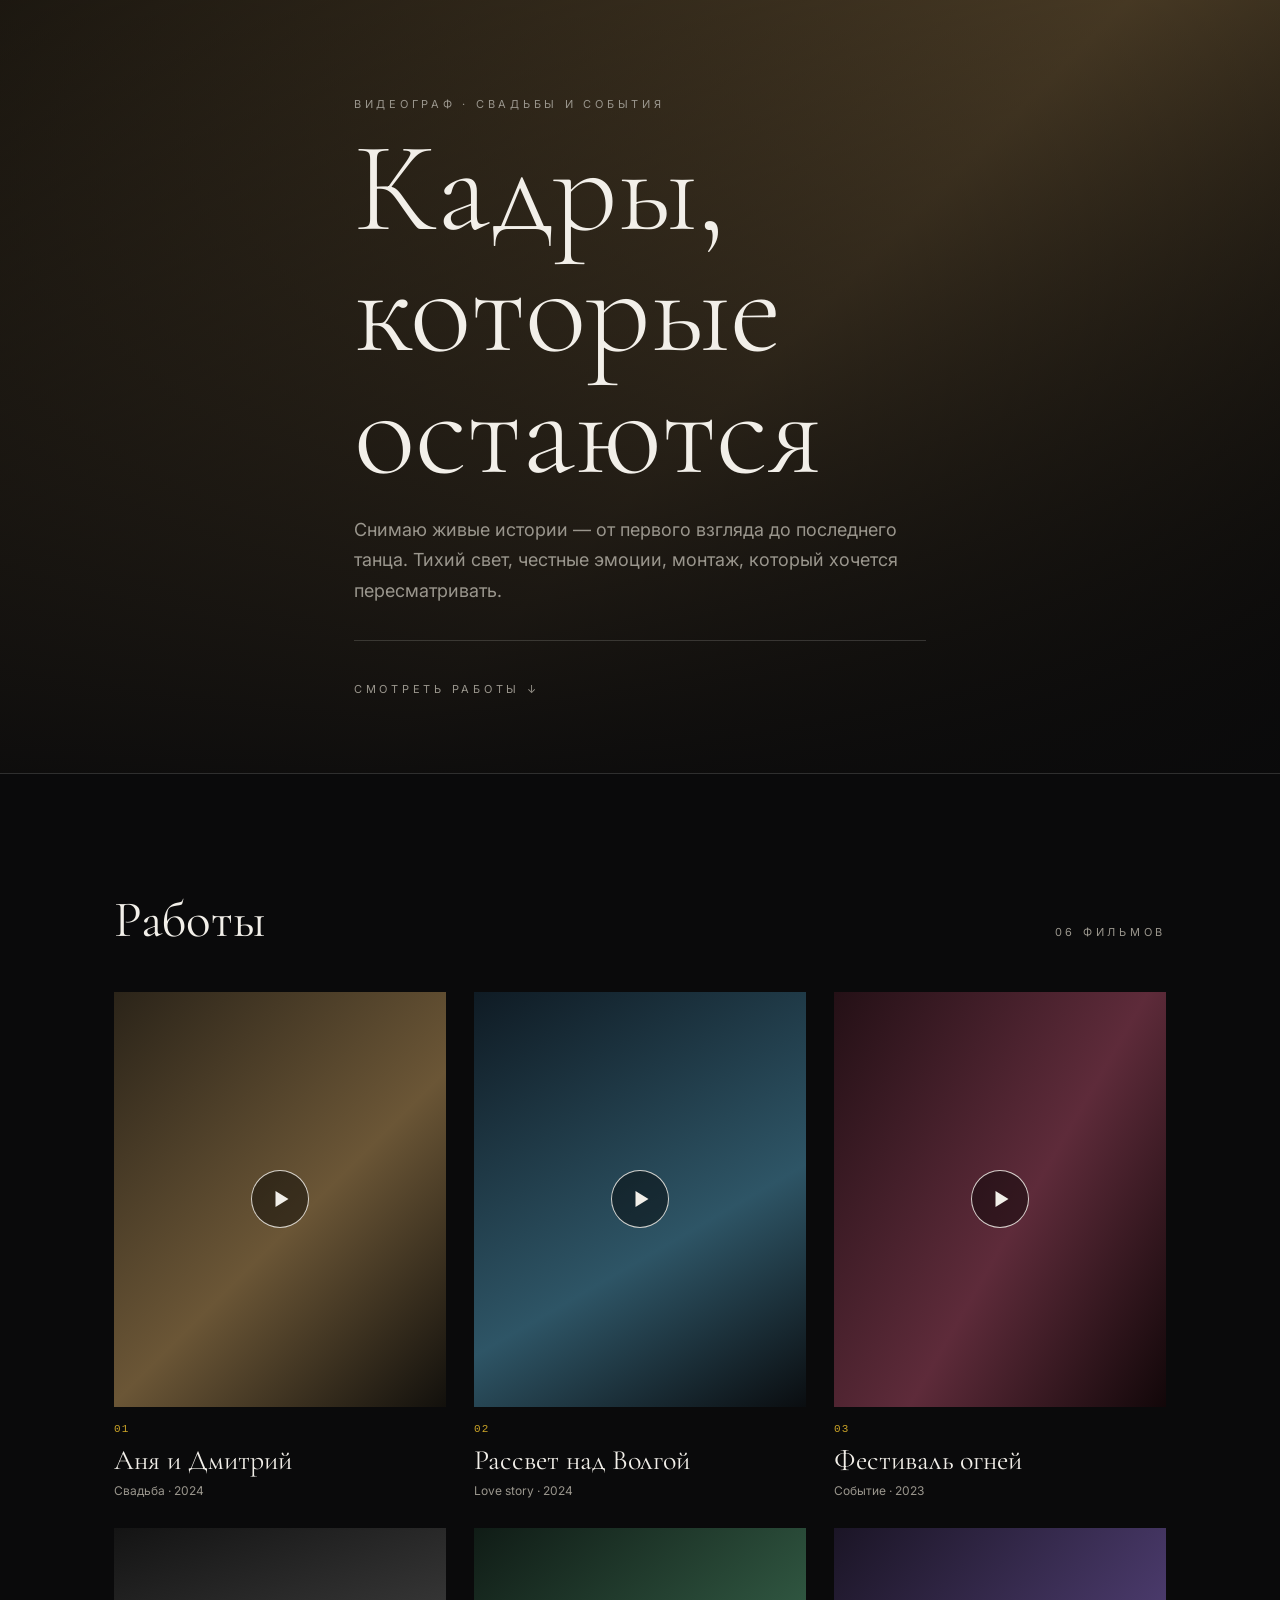
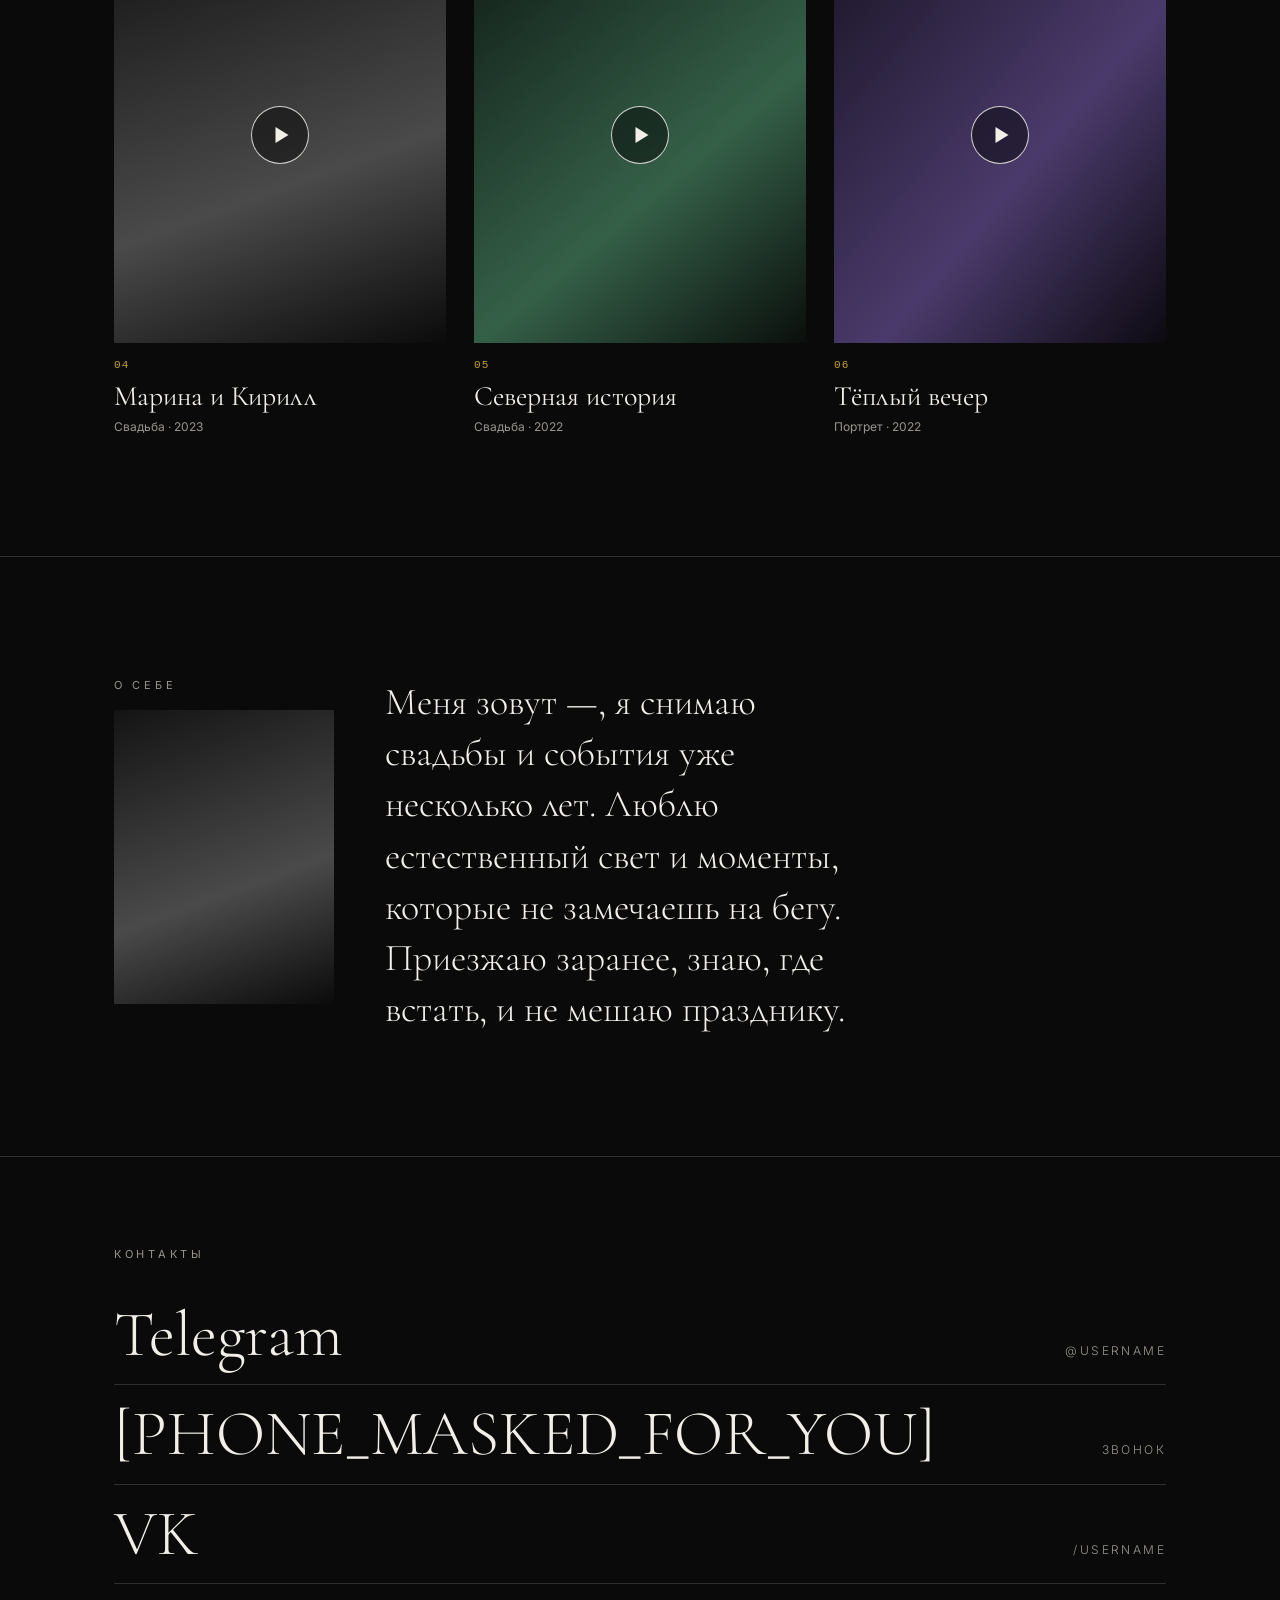
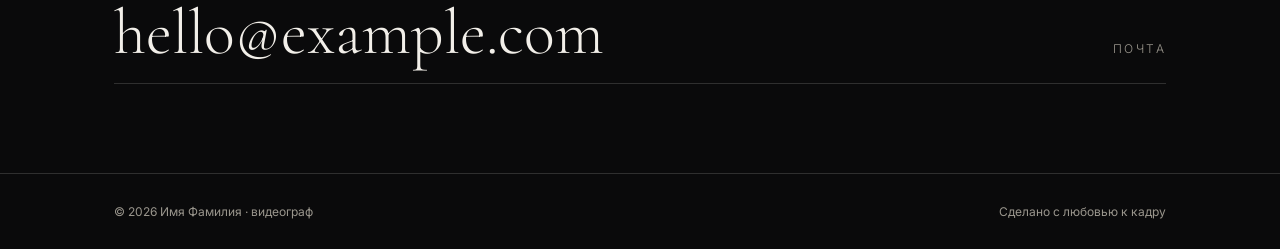
==== index.html @ 86d21429 "Add GitLab Pages deploy config (zero-build static site)" ====
<!doctype html>
<html lang="ru" prefix="og: https://ogp.me/ns#">
<head>
  <meta charset="utf-8">
  <meta name="viewport" content="width=device-width, initial-scale=1">

  <!--
    ЗАГЛУШКИ (заменить при получении контента, тикет «Заменить заглушки реальным контентом»):
      • имя/бренд: "Имя Фамилия" в title, og:*, hero-kicker, футере;
      • канонический URL и og:url — реальный домен вместо USERNAME.gitlab.io/onepage-lepeha;
      • img/og-cover.jpg (1200×630, JPEG/PNG, < 5 МБ);
      • контакты в секции «Контакты» (t.me, tel:, vk.com, mailto:);
      • hero-кадр: задать --hero-image в css/styles.css (сейчас градиент);
      • постеры работ: массив WORKS в js/main.js.
    Пути к css/js — относительные, чтобы сайт работал и на file://, и на project Pages (/onepage-lepeha/).
  -->
  <title>Имя Фамилия — видеограф | Свадьбы и события</title>
  <meta name="description" content="Съёмка свадеб и событий. Кинематографичные фильмы, живые эмоции, монтаж, который хочется пересматривать.">
  <link rel="canonical" href="https://USERNAME.gitlab.io/onepage-lepeha/">

  <!-- Open Graph: Telegram, VK -->
  <meta property="og:type" content="website">
  <meta property="og:site_name" content="Имя Фамилия — видеограф">
  <meta property="og:title" content="Имя Фамилия — видеограф | Свадьбы и события">
  <meta property="og:description" content="Съёмка свадеб и событий. Кинематографичные фильмы, живые эмоции.">
  <meta property="og:url" content="https://USERNAME.gitlab.io/onepage-lepeha/">
  <meta property="og:image" content="https://USERNAME.gitlab.io/onepage-lepeha/img/og-cover.jpg">
  <meta property="og:image:secure_url" content="https://USERNAME.gitlab.io/onepage-lepeha/img/og-cover.jpg">
  <meta property="og:image:type" content="image/jpeg">
  <meta property="og:image:width" content="1200">
  <meta property="og:image:height" content="630">
  <meta property="og:image:alt" content="Кадр из свадебного фильма">
  <meta property="og:locale" content="ru_RU">

  <!-- Twitter/X -->
  <meta name="twitter:card" content="summary_large_image">
  <meta name="twitter:title" content="Имя Фамилия — видеограф">
  <meta name="twitter:description" content="Съёмка свадеб и событий.">
  <meta name="twitter:image" content="https://USERNAME.gitlab.io/onepage-lepeha/img/og-cover.jpg">

  <link rel="preconnect" href="https://fonts.googleapis.com">
  <link rel="preconnect" href="https://fonts.gstatic.com" crossorigin>
  <link href="https://fonts.googleapis.com/css2?family=Cormorant+Garamond:wght@300;400;500&family=Inter:wght@300;400;500&display=swap" rel="stylesheet">
  <link rel="stylesheet" href="css/styles.css">
  <script>document.documentElement.classList.add("js");</script>
</head>
<body>

  <header class="hero" id="top">
    <div class="hero__media" aria-hidden="true"></div>
    <div class="hero__scrim" aria-hidden="true"></div>
    <div class="container hero__inner">
      <p class="kicker">Видеограф · свадьбы и события</p>
      <h1 class="hero__title">Кадры,<br>которые<br>остаются</h1>
      <p class="hero__lead">Снимаю живые истории — от первого взгляда до последнего танца. Тихий свет, честные эмоции, монтаж, который хочется пересматривать.</p>
      <div class="rule" role="presentation"></div>
      <a class="kicker hero__cue" href="#works">Смотреть работы ↓</a>
    </div>
  </header>

  <main>
    <section class="works reveal" id="works" aria-labelledby="works-title">
      <div class="container">
        <div class="section-head">
          <h2 class="section-title" id="works-title">Работы</h2>
          <span class="kicker" id="works-count"></span>
        </div>
        <!-- Лента рендерится из массива WORKS в js/main.js; клик по карточке открывает Vimeo в <dialog> -->
        <div class="works__grid" id="works-grid"></div>
      </div>
    </section>

    <section class="about reveal" id="about" aria-labelledby="about-title">
      <div class="container about__grid">
        <div class="about__side">
          <h2 class="kicker" id="about-title">О себе</h2>
          <div class="about__portrait ph-4" role="img" aria-label="Портрет автора — заглушка"></div>
        </div>
        <p class="about__text">Меня зовут —, я снимаю свадьбы и события уже несколько лет. Люблю естественный свет и моменты, которые не замечаешь на бегу. Приезжаю заранее, знаю, где встать, и не мешаю празднику.</p>
      </div>
    </section>

    <section class="contacts reveal" id="contacts" aria-labelledby="contacts-title">
      <div class="container">
        <h2 class="kicker" id="contacts-title">Контакты</h2>
        <ul class="contacts__list">
          <li><a href="https://t.me/username" rel="noopener">Telegram <span>@username</span></a></li>
          <li><a href="tel:+70000000000">[PHONE_MASKED_FOR_YOU] <span>Звонок</span></a></li>
          <li><a href="https://vk.com/username" rel="noopener">VK <span>/username</span></a></li>
          <li><a href="mailto:hello@example.com">hello@example.com <span>Почта</span></a></li>
        </ul>
      </div>
    </section>

    <footer class="footer">
      <div class="container footer__row">
        <span>© <span id="year">2024</span> Имя Фамилия · видеограф</span>
        <span>Сделано с любовью к кадру</span>
      </div>
    </footer>
  </main>

  <!-- Лайтбокс: iframe создаётся по клику, удаляется при закрытии (тикет «Лента работ с Vimeo-лайтбоксом») -->
  <dialog id="lightbox" class="lightbox" aria-label="Видео">
    <button class="lightbox__close" type="button" aria-label="Закрыть">×</button>
    <div class="lightbox__frame" id="lightbox-frame"></div>
  </dialog>

  <script src="js/main.js" defer></script>
</body>
</html>
---- css/styles.css ----
/* ==========================================================================
   Один лендинг видеографа — тёмное кинематографичное направление «Кино»
   zero-build: без препроцессоров и сборки.
   ========================================================================== */

:root {
  --bg: #0a0a0b;
  --fg: #f2efe9;
  --muted: #9a968d;
  --accent: #c9a227;
  --line: rgba(242, 239, 233, 0.16);

  --display: "Cormorant Garamond", Georgia, "Times New Roman", serif;
  --body: Inter, system-ui, -apple-system, "Segoe UI", Roboto, sans-serif;

  --container: 1180px;
  --pad: clamp(20px, 5vw, 64px);
  --section-y: clamp(56px, 10vw, 120px);

  /* Заменить на реальный hero-кадр (тикет «Заменить заглушки реальным контентом»):
     background-image: url("../img/hero.jpg"); */
  --hero-image: linear-gradient(135deg, #2b2419, #6b5636 55%, #12100c);
}

/* --- reset ---------------------------------------------------------------- */
*, *::before, *::after { box-sizing: border-box; }
html { scroll-behavior: smooth; }
body {
  margin: 0;
  background: var(--bg);
  color: var(--fg);
  font-family: var(--body);
  font-weight: 400;
  line-height: 1.6;
  -webkit-font-smoothing: antialiased;
  text-rendering: optimizeLegibility;
}
img { max-width: 100%; height: auto; display: block; }
a { color: inherit; }
h1, h2, h3, p { margin: 0; }
button { font: inherit; color: inherit; }
:focus-visible { outline: 2px solid var(--accent); outline-offset: 3px; }

/* --- общие ---------------------------------------------------------------- */
.container { max-width: var(--container); margin: 0 auto; padding-inline: var(--pad); }
.kicker {
  font-family: var(--body);
  font-size: 11px;
  font-weight: 400;
  letter-spacing: 0.34em;
  text-transform: uppercase;
  color: var(--muted);
}
.rule { height: 1px; background: var(--line); margin: 34px 0; border: 0; }
.section-head {
  display: flex;
  justify-content: space-between;
  align-items: baseline;
  gap: 16px;
  margin-bottom: clamp(28px, 4vw, 44px);
}
.section-title {
  font-family: var(--display);
  font-weight: 400;
  font-size: clamp(30px, 4vw, 52px);
  line-height: 1.05;
}

/* --- hero ----------------------------------------------------------------- */
.hero {
  position: relative;
  min-height: 86vh;
  display: flex;
  align-items: flex-end;
  border-bottom: 1px solid var(--line);
  overflow: hidden;
}
.hero__media {
  position: absolute;
  inset: 0;
  background-image: var(--hero-image);
  background-size: cover;
  background-position: center;
}
.hero__scrim {
  position: absolute;
  inset: 0;
  background: linear-gradient(180deg, rgba(0, 0, 0, 0.35), rgba(10, 10, 11, 0.95));
}
.hero__inner { position: relative; padding-block-end: clamp(40px, 8vh, 90px); }
.hero__title {
  font-family: var(--display);
  font-weight: 300;
  font-size: clamp(52px, 10vw, 140px);
  line-height: 0.95;
  margin-top: 14px;
}
.hero__lead {
  max-width: 52ch;
  color: var(--muted);
  font-size: clamp(14px, 1.5vw, 18px);
  line-height: 1.7;
  margin-top: 22px;
}
.hero__cue { display: inline-block; text-decoration: none; }
.hero__cue:hover { color: var(--fg); }

/* --- работы --------------------------------------------------------------- */
.works { padding-block: var(--section-y); }
.works__grid {
  display: grid;
  grid-template-columns: repeat(3, 1fr);
  gap: clamp(18px, 2.4vw, 28px);
}
.works__empty {
  grid-column: 1 / -1;
  color: var(--muted);
  font-size: 14px;
  padding: 40px 0;
}

.work-card { display: block; }
.work-card__btn {
  display: block;
  width: 100%;
  margin: 0;
  padding: 0;
  border: 0;
  background: none;
  color: inherit;
  font: inherit;
  text-align: left;
  cursor: pointer;
}
.work-card__btn:disabled { cursor: default; }
.work-card__thumb { position: relative; display: block; overflow: hidden; }
.work-card__media {
  display: block;
  width: 100%;
  aspect-ratio: 4 / 5;
  object-fit: cover;
  transition: filter 0.5s ease, transform 0.6s ease;
}
.work-card__btn:hover .work-card__media,
.work-card__btn:focus-visible .work-card__media { filter: brightness(1.15); transform: scale(1.015); }
.work-card__play {
  position: absolute;
  inset: 50% auto auto 50%;
  translate: -50% -50%;
  width: 58px;
  height: 58px;
  border-radius: 50%;
  border: 1px solid rgba(242, 239, 233, 0.85);
  background: rgba(0, 0, 0, 0.45);
  transition: background 0.3s ease, border-color 0.3s ease;
}
.work-card__play::before {
  content: "";
  position: absolute;
  inset: 50% auto auto 54%;
  translate: -50% -50%;
  border-style: solid;
  border-width: 8px 0 8px 13px;
  border-color: transparent transparent transparent var(--fg);
}
.work-card__btn:hover .work-card__play { background: rgba(201, 162, 39, 0.85); border-color: var(--accent); }
.work-card__idx {
  display: block;
  font-family: ui-monospace, "SF Mono", Menlo, monospace;
  font-size: 11px;
  letter-spacing: 0.1em;
  color: var(--accent);
  margin: 14px 0 6px;
}
.work-card__title {
  display: block;
  font-family: var(--display);
  font-weight: 400;
  font-size: clamp(20px, 2.2vw, 28px);
  line-height: 1.15;
}
.work-card__meta { display: block; color: var(--muted); font-size: 12px; margin-top: 4px; }

/* --- лайтбокс -------------------------------------------------------------- */
.lightbox {
  padding: 0;
  border: 0;
  background: transparent;
  max-width: none;
  max-height: none;
  overflow: visible;
}
.lightbox::backdrop { background: rgba(0, 0, 0, 0.92); }
.lightbox__close {
  position: fixed;
  top: 12px;
  right: 16px;
  z-index: 2;
  padding: 4px 10px;
  border: 0;
  background: none;
  color: var(--fg);
  font-size: 32px;
  line-height: 1;
  cursor: pointer;
}
.lightbox__close:hover { color: var(--accent); }
.lightbox__frame {
  width: min(92vw, 1200px);
  aspect-ratio: 16 / 9;
  max-height: 88vh;
  background: #000;
}
.lightbox[data-ratio="vertical"] .lightbox__frame {
  width: min(92vw, calc(88vh * 9 / 16));
  height: 88vh;
  aspect-ratio: auto;
}
.lightbox__frame iframe { display: block; width: 100%; height: 100%; border: 0; }

/* --- «О себе» -------------------------------------------------------------- */
.about { padding-block: var(--section-y); border-top: 1px solid var(--line); }
.about__grid {
  display: grid;
  grid-template-columns: 220px 1fr;
  gap: clamp(24px, 4vw, 56px);
  align-items: start;
}
.about__portrait { aspect-ratio: 3 / 4; margin-top: 16px; }
.about__text {
  font-family: var(--display);
  font-weight: 300;
  font-size: clamp(22px, 3vw, 38px);
  line-height: 1.35;
  max-width: 26ch;
}

/* --- контакты -------------------------------------------------------------- */
.contacts { padding-block: clamp(40px, 7vw, 90px); border-top: 1px solid var(--line); }
.contacts__list { list-style: none; margin: 22px 0 0; padding: 0; }
.contacts__list a {
  display: flex;
  justify-content: space-between;
  align-items: baseline;
  gap: 16px;
  padding: 14px 0;
  border-bottom: 1px solid var(--line);
  text-decoration: none;
  font-family: var(--display);
  font-weight: 300;
  font-size: clamp(30px, 5vw, 64px);
  line-height: 1.1;
  transition: color 0.25s ease;
}
.contacts__list a span {
  font-family: var(--body);
  font-size: 12px;
  letter-spacing: 0.2em;
  text-transform: uppercase;
  color: var(--muted);
}
.contacts__list a:hover { color: var(--accent); }

/* --- футер ----------------------------------------------------------------- */
.footer { border-top: 1px solid var(--line); padding-block: 28px; }
.footer__row {
  display: flex;
  justify-content: space-between;
  gap: 16px;
  flex-wrap: wrap;
  color: var(--muted);
  font-size: 12px;
}

/* --- плейсхолдеры-«кадры» (градиенты вместо фото) -------------------------- */
.ph-1 { background: linear-gradient(135deg, #2b2419, #6b5636 55%, #12100c); }
.ph-2 { background: linear-gradient(150deg, #0f1b24, #2e5566 60%, #0a0d10); }
.ph-3 { background: linear-gradient(120deg, #241016, #5e2b3a 55%, #120709); }
.ph-4 { background: linear-gradient(160deg, #141414, #4a4a4a 60%, #0b0b0b); }
.ph-5 { background: linear-gradient(140deg, #101c16, #356048 60%, #0a0f0c); }
.ph-6 { background: linear-gradient(130deg, #1b1526, #4a3a6b 58%, #0d0a12); }

/* --- лёгкое появление секций ------------------------------------------------ */
/* Прячем только когда JS доступен (.js на <html>), чтобы без JS контент был виден. */
.js .reveal { opacity: 0; transform: translateY(14px); transition: opacity 0.6s ease, transform 0.6s ease; }
.js .reveal.is-visible { opacity: 1; transform: none; }

@media (prefers-reduced-motion: reduce) {
  html { scroll-behavior: auto; }
  .reveal { opacity: 1; transform: none; transition: none; }
  .work-card__media { transition: none; }
}

/* --- адаптив: 3 / 2 / 1 колонки -------------------------------------------- */
@media (max-width: 1024px) {
  .works__grid { grid-template-columns: repeat(2, 1fr); }
}
@media (max-width: 860px) {
  .about__grid { grid-template-columns: 1fr; gap: 18px; }
  .about__portrait { max-width: 260px; }
}
@media (max-width: 640px) {
  .works__grid { grid-template-columns: 1fr; }
  .contacts__list a { font-size: clamp(24px, 8vw, 34px); }
}
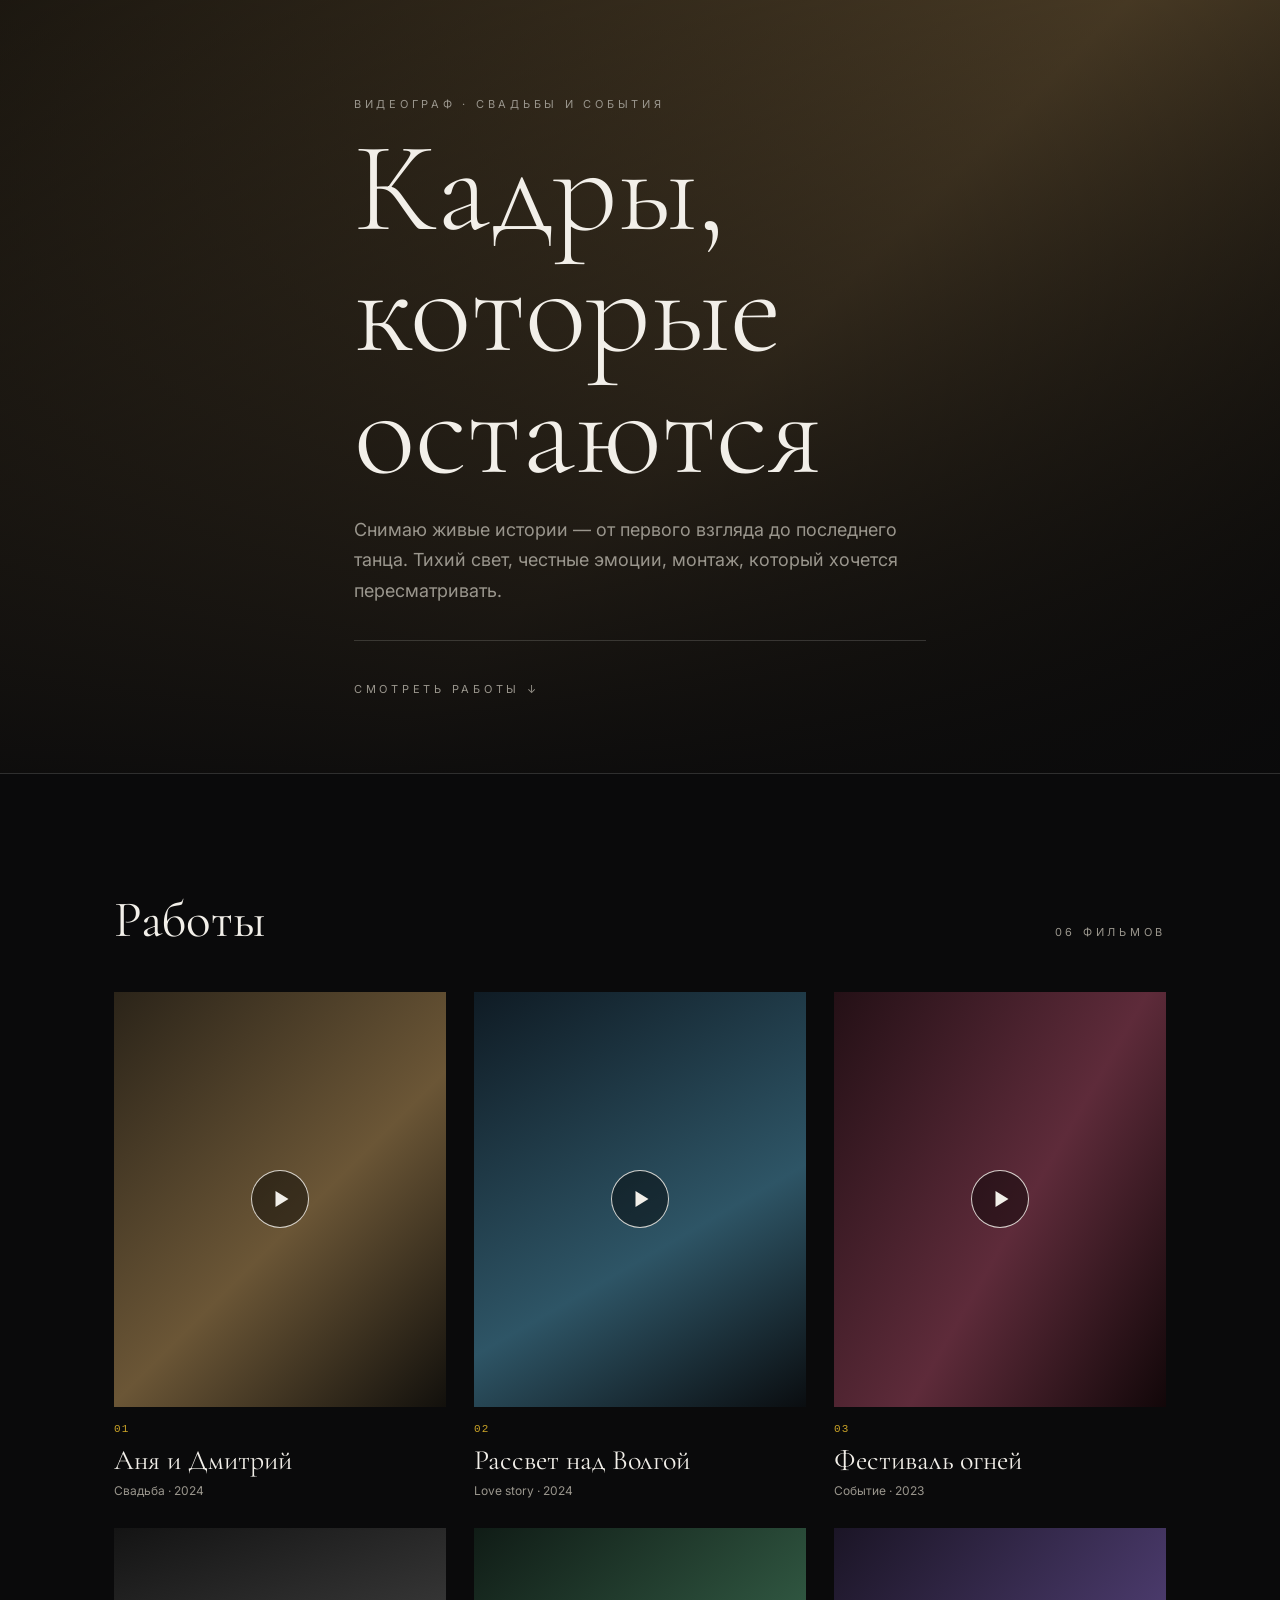
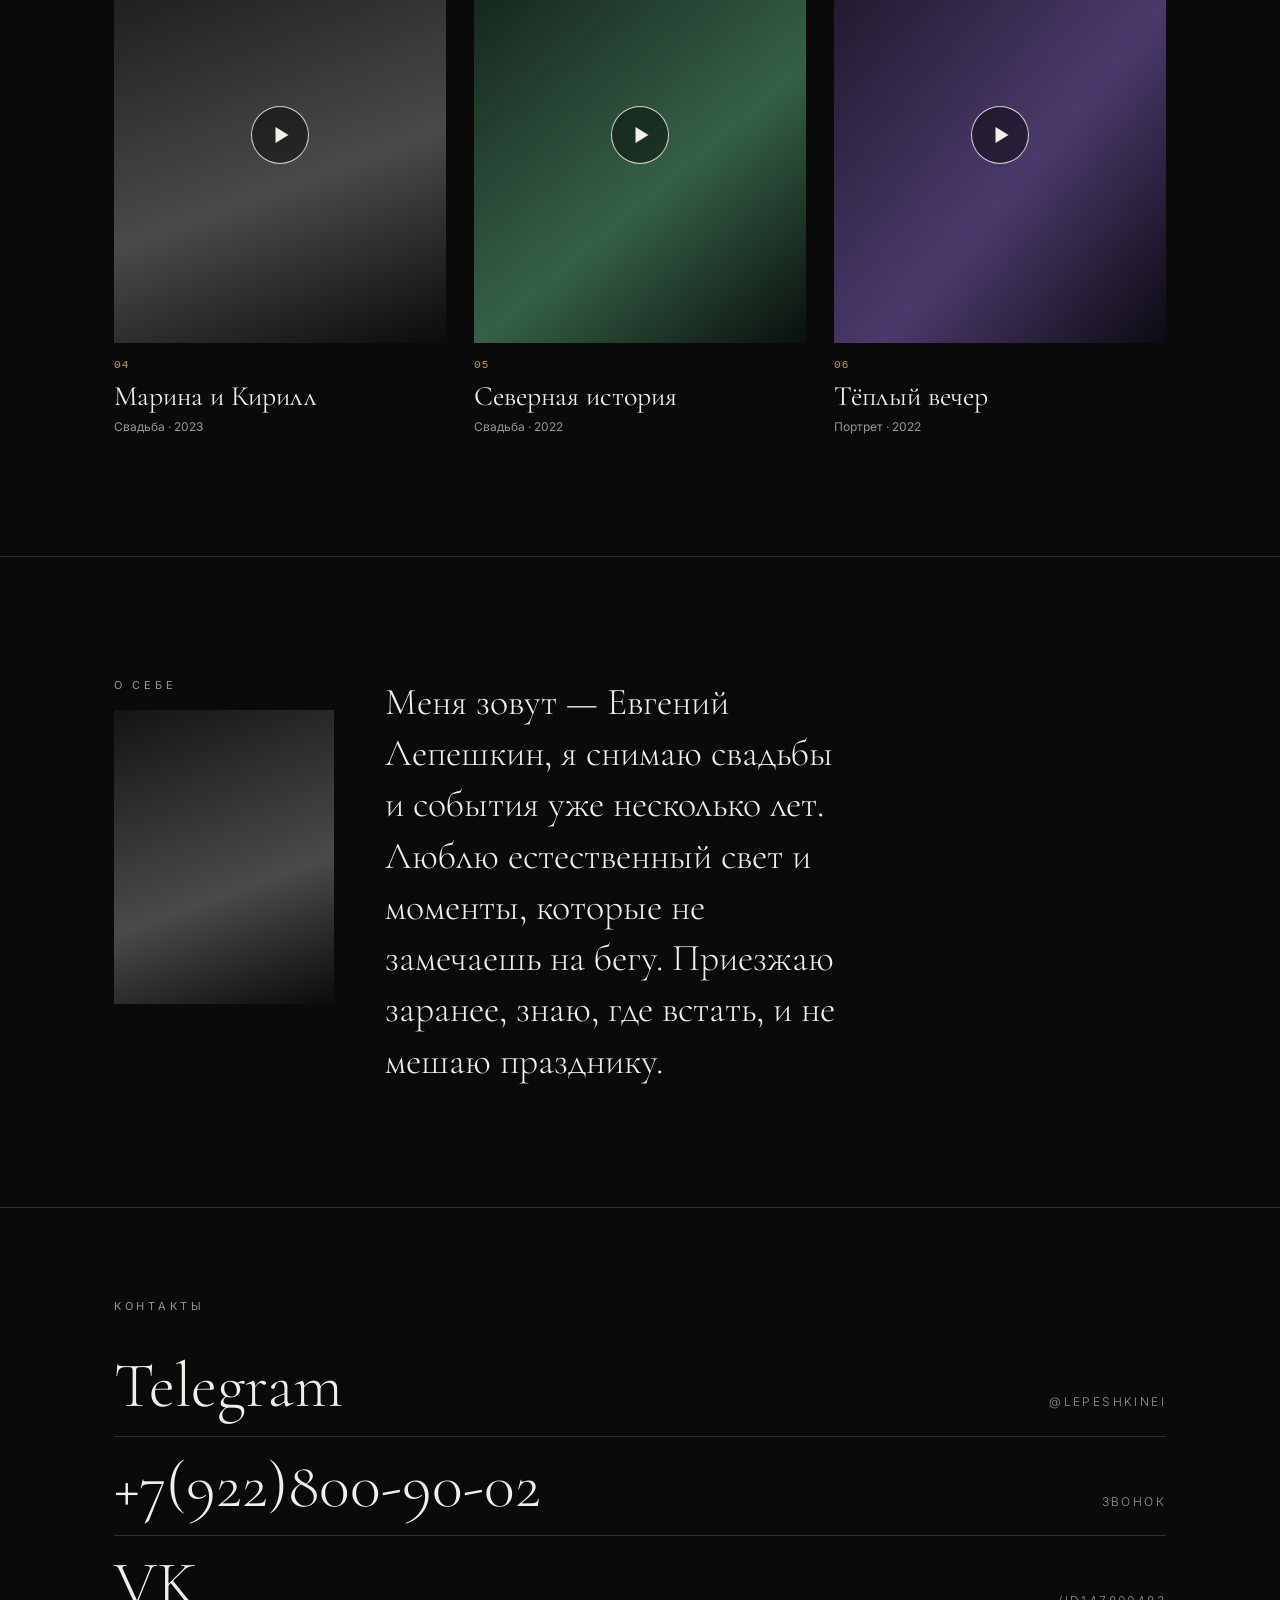
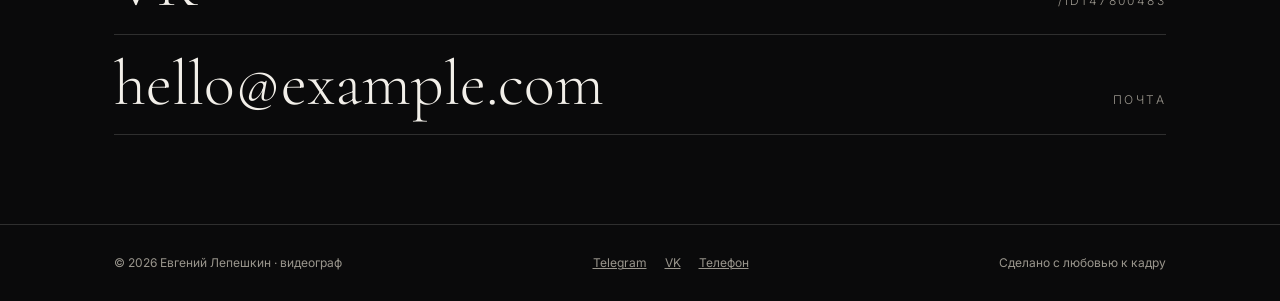
==== commit d161a5a6: "feat: добавить контакты" ====
--- a/index.html
+++ b/index.html
@@ -5,27 +5,28 @@
   <meta name="viewport" content="width=device-width, initial-scale=1">
 
   <!--
-    ЗАГЛУШКИ (заменить при получении контента, тикет «Заменить заглушки реальным контентом»):
-      • имя/бренд: "Имя Фамилия" в title, og:*, hero-kicker, футере;
-      • канонический URL и og:url — реальный домен вместо USERNAME.gitlab.io/onepage-lepeha;
+    ОСТАВШИЕСЯ ЗАГЛУШКИ (заменить при получении контента, тикет «Заменить заглушки реальным контентом»):
+      • телефон: tel: и подпись в секции «Контакты» и ссылка в футере (сейчас заглушки);
+      • e-mail: mailto: и подпись в секции «Контакты» (сейчас hello@example.com);
+      • портрет автора в «О себе» и hero-кадр: задать --hero-image в css/styles.css (сейчас градиент);
+      • логотип — если появится (сейчас подпись текстом);
+      • канонический URL, og:url и og:image — свой домен, когда появится (сейчас lapingleb.github.io/onepage-lepeha);
       • img/og-cover.jpg (1200×630, JPEG/PNG, < 5 МБ);
-      • контакты в секции «Контакты» (t.me, tel:, vk.com, mailto:);
-      • hero-кадр: задать --hero-image в css/styles.css (сейчас градиент);
       • постеры работ: массив WORKS в js/main.js.
     Пути к css/js — относительные, чтобы сайт работал и на file://, и на project Pages (/onepage-lepeha/).
   -->
-  <title>Имя Фамилия — видеограф | Свадьбы и события</title>
+  <title>Евгений Лепешкин — видеограф | Свадьбы и события</title>
   <meta name="description" content="Съёмка свадеб и событий. Кинематографичные фильмы, живые эмоции, монтаж, который хочется пересматривать.">
-  <link rel="canonical" href="https://USERNAME.gitlab.io/onepage-lepeha/">
+  <link rel="canonical" href="https://lapingleb.github.io/onepage-lepeha/">
 
   <!-- Open Graph: Telegram, VK -->
   <meta property="og:type" content="website">
-  <meta property="og:site_name" content="Имя Фамилия — видеограф">
-  <meta property="og:title" content="Имя Фамилия — видеограф | Свадьбы и события">
+  <meta property="og:site_name" content="Евгений Лепешкин — видеограф">
+  <meta property="og:title" content="Евгений Лепешкин — видеограф | Свадьбы и события">
   <meta property="og:description" content="Съёмка свадеб и событий. Кинематографичные фильмы, живые эмоции.">
-  <meta property="og:url" content="https://USERNAME.gitlab.io/onepage-lepeha/">
-  <meta property="og:image" content="https://USERNAME.gitlab.io/onepage-lepeha/img/og-cover.jpg">
-  <meta property="og:image:secure_url" content="https://USERNAME.gitlab.io/onepage-lepeha/img/og-cover.jpg">
+  <meta property="og:url" content="https://lapingleb.github.io/onepage-lepeha/">
+  <meta property="og:image" content="https://lapingleb.github.io/onepage-lepeha/img/og-cover.jpg">
+  <meta property="og:image:secure_url" content="https://lapingleb.github.io/onepage-lepeha/img/og-cover.jpg">
   <meta property="og:image:type" content="image/jpeg">
   <meta property="og:image:width" content="1200">
   <meta property="og:image:height" content="630">
@@ -34,9 +35,9 @@
 
   <!-- Twitter/X -->
   <meta name="twitter:card" content="summary_large_image">
-  <meta name="twitter:title" content="Имя Фамилия — видеограф">
+  <meta name="twitter:title" content="Евгений Лепешкин — видеограф">
   <meta name="twitter:description" content="Съёмка свадеб и событий.">
-  <meta name="twitter:image" content="https://USERNAME.gitlab.io/onepage-lepeha/img/og-cover.jpg">
+  <meta name="twitter:image" content="https://lapingleb.github.io/onepage-lepeha/img/og-cover.jpg">
 
   <link rel="preconnect" href="https://fonts.googleapis.com">
   <link rel="preconnect" href="https://fonts.gstatic.com" crossorigin>
@@ -76,7 +77,7 @@
           <h2 class="kicker" id="about-title">О себе</h2>
           <div class="about__portrait ph-4" role="img" aria-label="Портрет автора — заглушка"></div>
         </div>
-        <p class="about__text">Меня зовут —, я снимаю свадьбы и события уже несколько лет. Люблю естественный свет и моменты, которые не замечаешь на бегу. Приезжаю заранее, знаю, где встать, и не мешаю празднику.</p>
+        <p class="about__text">Меня зовут — Евгений Лепешкин, я снимаю свадьбы и события уже несколько лет. Люблю естественный свет и моменты, которые не замечаешь на бегу. Приезжаю заранее, знаю, где встать, и не мешаю празднику.</p>
       </div>
     </section>
 
@@ -84,17 +85,22 @@
       <div class="container">
         <h2 class="kicker" id="contacts-title">Контакты</h2>
         <ul class="contacts__list">
-          <li><a href="https://t.me/username" rel="noopener">Telegram <span>@username</span></a></li>
-          <li><a href="tel:+70000000000">[PHONE_MASKED_FOR_YOU] <span>Звонок</span></a></li>
-          <li><a href="https://vk.com/username" rel="noopener">VK <span>/username</span></a></li>
-          <li><a href="mailto:hello@example.com">hello@example.com <span>Почта</span></a></li>
+          <li><a href="https://t.me/lepeshkinei" rel="noopener">Telegram <span>@lepeshkinei</span></a></li>
+          <li><a href="tel:+7(922)800-90-02">+7(922)800-90-02 <span>Звонок</span></a></li>
+          <li><a href="https://vk.me/id147800483" rel="noopener">VK <span>/id147800483</span></a></li>
+          <li><a href="mailto:lepeha228@example.com">hello@example.com <span>Почта</span></a></li>
         </ul>
       </div>
     </section>
 
     <footer class="footer">
       <div class="container footer__row">
-        <span>© <span id="year">2024</span> Имя Фамилия · видеограф</span>
+        <span>© <span id="year">2024</span> Евгений Лепешкин · видеограф</span>
+        <nav class="footer__links" aria-label="Контакты">
+          <a href="https://t.me/lepeshkinei" rel="noopener">Telegram</a>
+          <a href="https://vk.me/id147800483" rel="noopener">VK</a>
+          <a href="tel:PHONE">Телефон</a>
+        </nav>
         <span>Сделано с любовью к кадру</span>
       </div>
     </footer>
--- a/css/styles.css
+++ b/css/styles.css
@@ -271,6 +271,9 @@
   color: var(--muted);
   font-size: 12px;
 }
+.footer__links { display: flex; gap: 18px; flex-wrap: wrap; }
+.footer__links a { color: var(--muted); }
+.footer__links a:hover { color: var(--accent); }
 
 /* --- плейсхолдеры-«кадры» (градиенты вместо фото) -------------------------- */
 .ph-1 { background: linear-gradient(135deg, #2b2419, #6b5636 55%, #12100c); }
